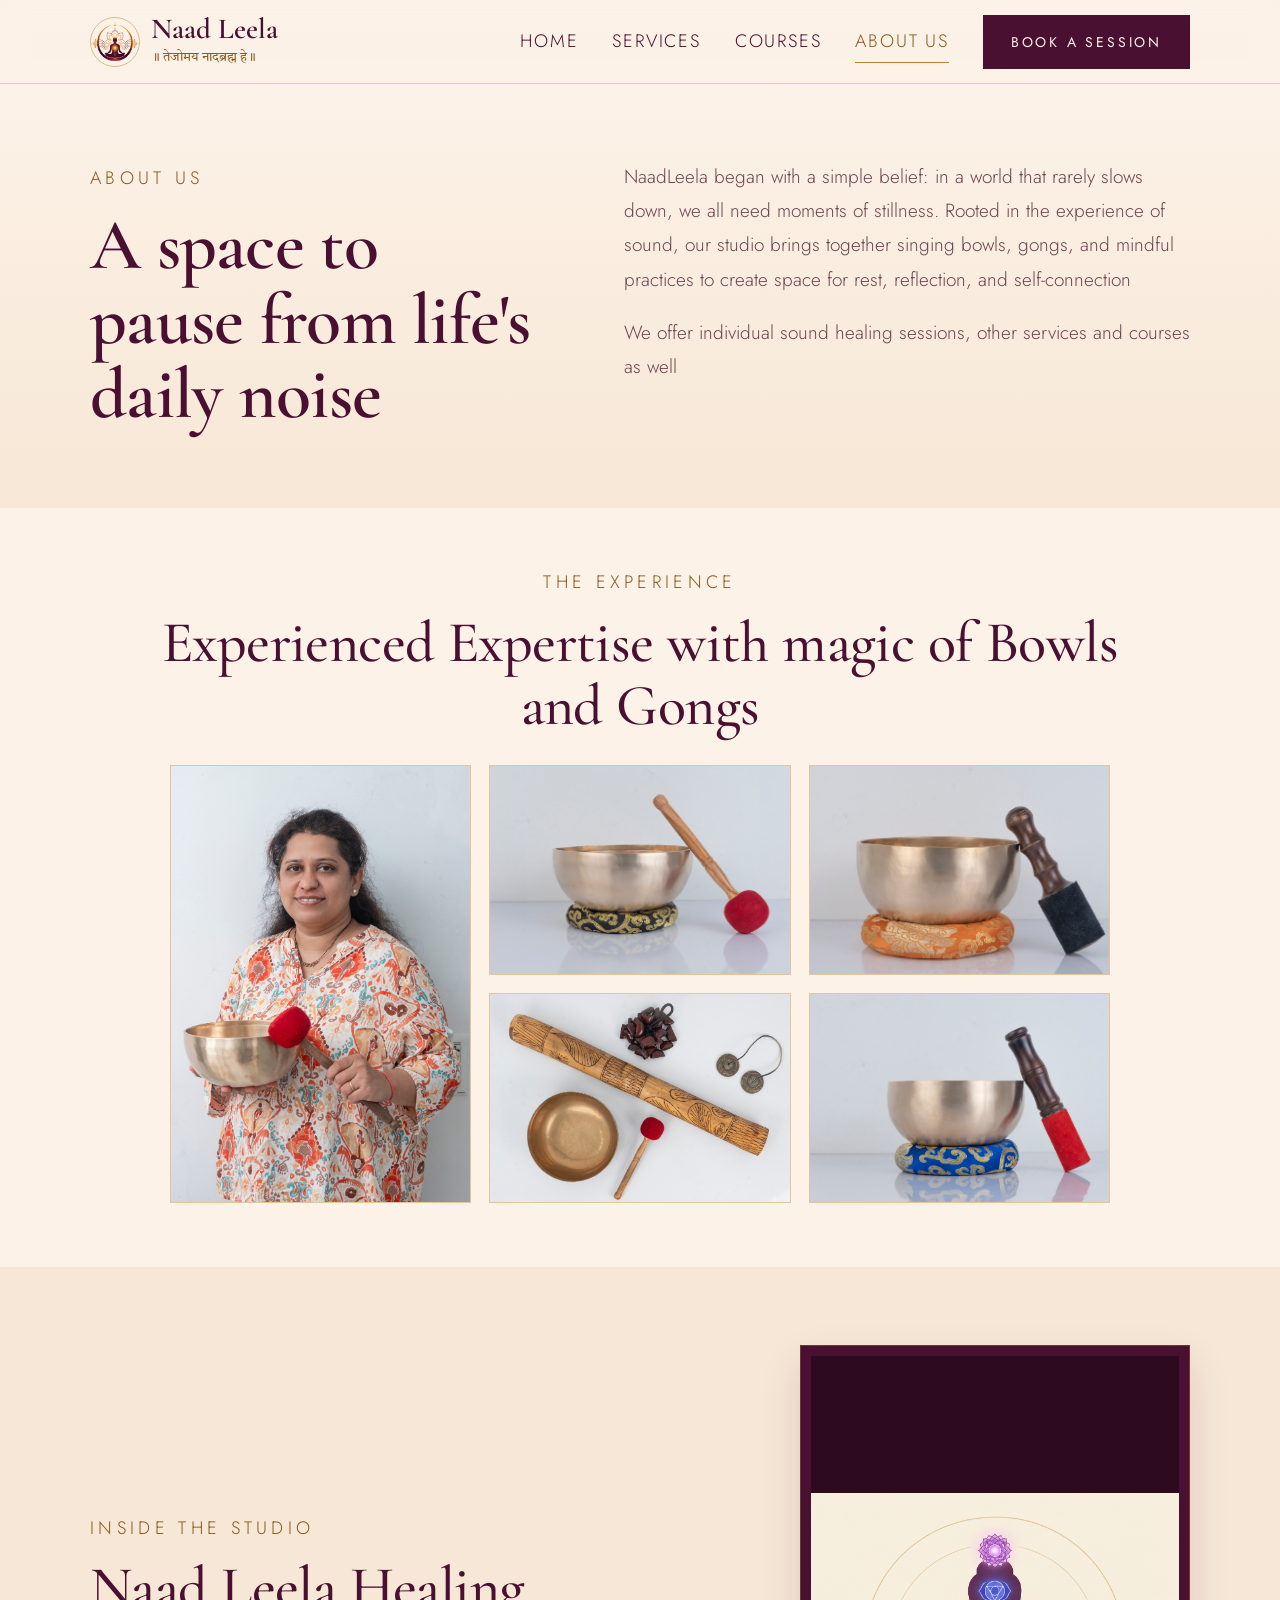
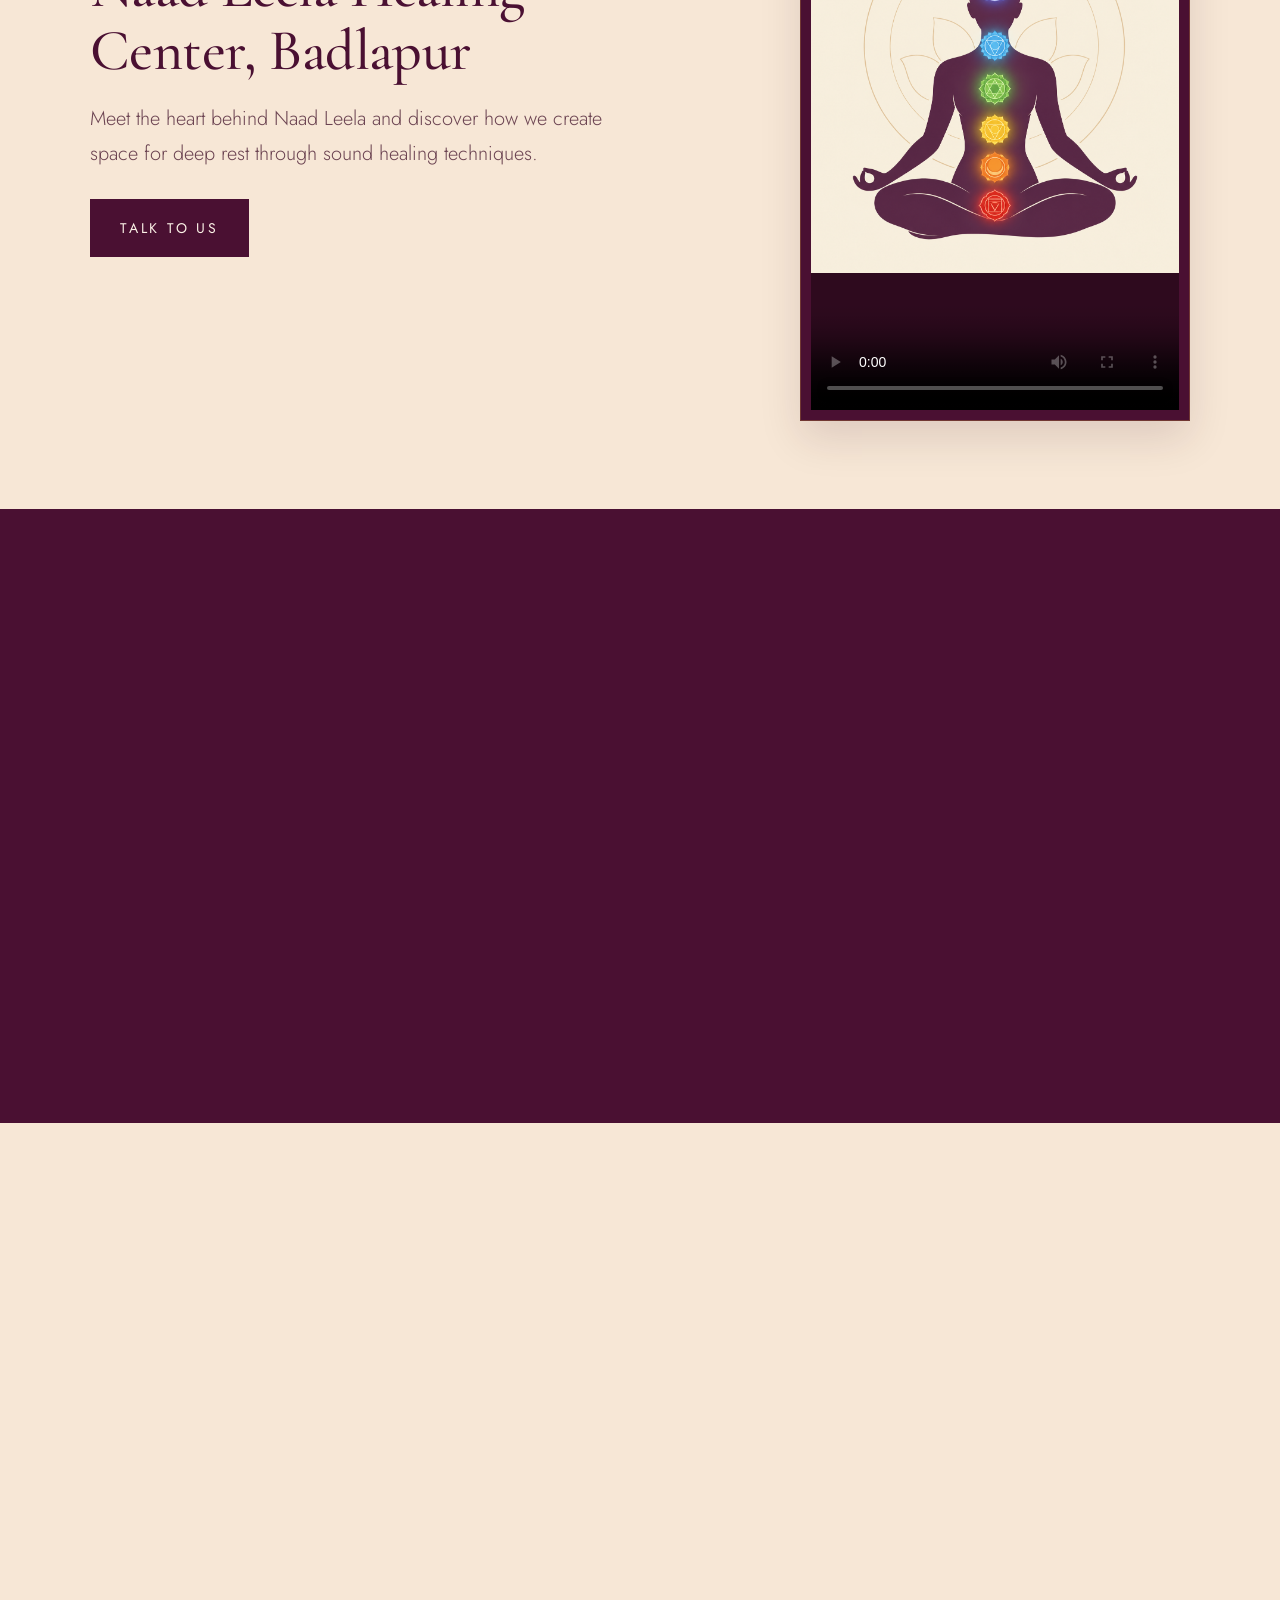
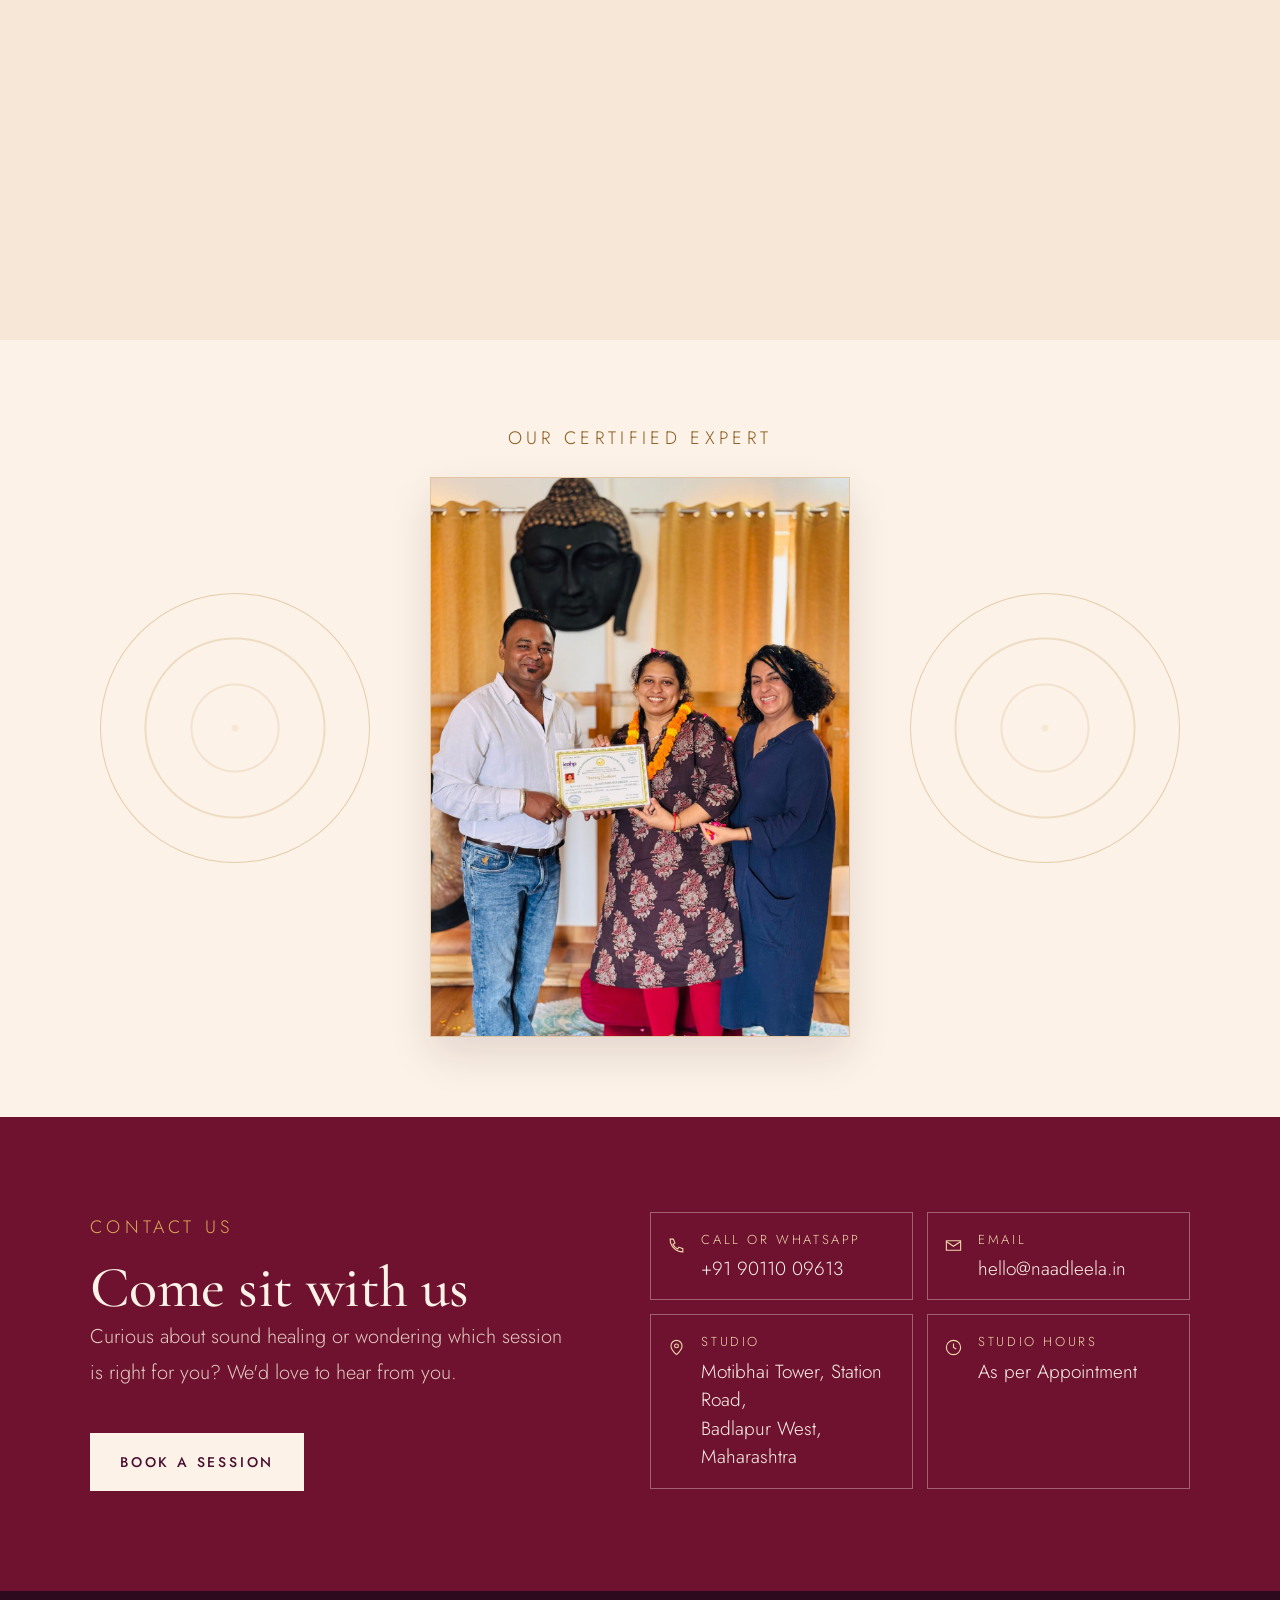
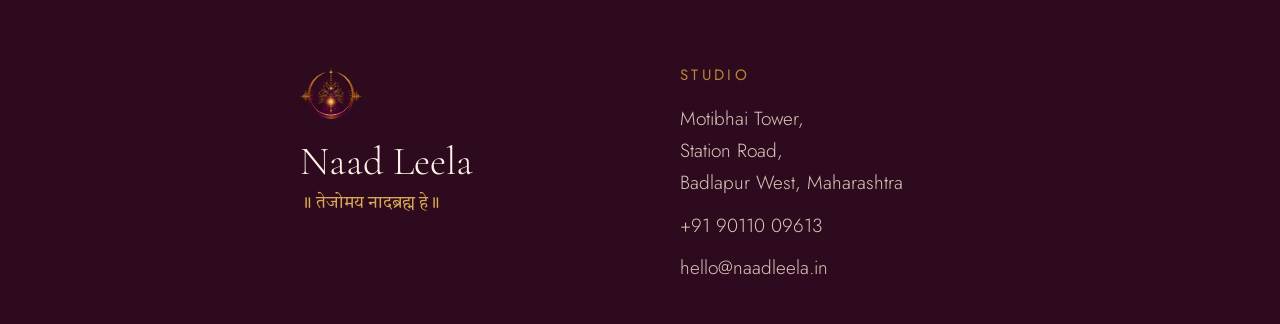
==== about.html @ c66f9cab "first done" ====
<!DOCTYPE html>
<html lang="en">
<head>
<meta charset="utf-8">
<meta name="viewport" content="width=device-width, initial-scale=1">
<title>About us — Naad Leela</title>
<meta name="description" content="The story, mission, founder and certifications behind Naad Leela sound healing studio in Badlapur.">
<link rel="icon" href="images/logo.png">
<link rel="preconnect" href="https://fonts.googleapis.com">
<link rel="preconnect" href="https://fonts.gstatic.com" crossorigin>
<link href="https://fonts.googleapis.com/css2?family=Cormorant+Garamond:ital,wght@0,400;0,500;0,600;0,700;1,400;1,500&family=Jost:wght@300;400;500;600&family=Tiro+Devanagari+Hindi&display=swap" rel="stylesheet">
<link rel="stylesheet" href="/css/styles.css">
</head>
<body data-page="about.html">
<a class="skip" href="#main">Skip to content</a>
<header class="site-header" id="top">
  <div class="container header-inner">
    <a class="brand" href="index.html">
      <img class="brand-mark" src="images/logo.png" alt="">
      <span class="brand-text">
        <span class="brand-name">Naad Leela</span>
        <span class="brand-tag">॥ तेजोमय नादब्रह्म हे ॥</span>
      </span>
    </a>
    <nav class="nav-desktop" aria-label="Primary">
        <a href="index.html">Home</a>
        <a href="services.html">Services</a>
        <a href="courses.html">Courses</a>
        <a href="about.html" class="is-active" aria-current="page">About us</a>
      <button class="btn btn-solid btn-sm" type="button" data-book>Book a session</button>
    </nav>
    <button class="nav-toggle" type="button" aria-label="Open menu" aria-expanded="false" aria-controls="mobileNav">
      <span></span><span></span><span></span>
    </button>
  </div>
  <nav class="nav-mobile" id="mobileNav" aria-label="Mobile" hidden>
    <div class="container">
      <a href="index.html"><span>Home</span><em>01</em></a>
      <a href="services.html"><span>Services</span><em>02</em></a>
      <a href="courses.html"><span>Courses</span><em>03</em></a>
      <a href="about.html" class="is-active" aria-current="page"><span>About us</span><em>04</em></a>
      <button class="btn btn-solid btn-block" type="button" data-book>Book a session</button>
    </div>
  </nav>
</header>
<main id="main">
  <section class="page-hero">
    <div class="container about-intro">
      <div>
        <span class="eyebrow">About us</span>
        <h1>A space to pause from life's daily noise</h1>
      </div>
      <div class="about-copy">
        <p>NaadLeela began with a simple belief: in a world that rarely slows down, we all need moments of stillness. Rooted in the experience of sound, our studio brings together singing bowls, gongs, and mindful practices to create space for rest, reflection, and self-connection</p>
        <p>We offer individual sound healing sessions, other services and courses as well</p>
      </div>
    </div>
  </section>

  <section class="lotus-gallery" aria-labelledby="lotus-gallery-title">
    <div class="container">
      <div class="lotus-gallery-head reveal">
        <span class="eyebrow">The experience</span>
        <h2 class="h2" id="lotus-gallery-title">Experienced Expertise with magic of Bowls and Gongs</h2>
      </div>
      <div class="lotus-gallery-grid">
        <figure class="slot lotus-image lotus-image-1 reveal" data-label="Add image 1"><img src="images/about-main.jpg" alt="Naad Leela studio experience"></figure>
        <figure class="slot lotus-image lotus-image-2 reveal" data-label="Add image 2"><img src="images/about1.jpg" alt="Sound healing at Naad Leela"></figure>
        <figure class="slot lotus-image lotus-image-3 reveal" data-label="Add image 3"><img src="images/about2.jpg" alt="Healing instruments at Naad Leela"></figure>
        <figure class="slot lotus-image lotus-image-4 reveal" data-label="Add image 4"><img src="images/about3.jpg" alt="A peaceful studio detail"></figure>
        <figure class="slot lotus-image lotus-image-5 reveal" data-label="Add image 5"><img src="images/about4.jpg" alt="A moment of stillness at Naad Leela"></figure>
      </div>
    </div>
  </section>

  <section class="about-video" aria-labelledby="studio-video-title">
    <div class="container">
      <div class="about-video-layout">
        <div class="about-video-copy reveal">
          <span class="eyebrow">Inside the studio</span>
          <h2 class="h2" id="studio-video-title">Naad Leela Healing Center, Badlapur</h2>
          <p class="lede">Meet the heart behind Naad Leela and discover how we create space for deep rest through sound healing techniques.</p>
          <button class="btn btn-solid" type="button" data-book>Talk to us</button>
        </div>
        <div class="about-video-media reveal">
          <div class="video-frame">
            <video controls preload="metadata" poster="images/hero.png" aria-label="A quiet moment inside the Naad Leela sound healing studio">
              <source src="videos/NaadLeelavideo.mp4" type="video/mp4">
              Your browser does not support the video element.
            </video>
            
          </div>
        </div>
      </div>
    </div>
  </section>

  <section class="mission">
    <div class="container mission-grid">
      <div class="reveal">
        <span class="eyebrow light">Our mission</span>
        <p class="mission-line">To make space for stillness in a world that rarely slows down.</p>
      </div>
      <ul class="pillars reveal">
        <li><span>01</span><div><strong>Rooted in tradition</strong><p>We honour the ancient practices and sound healing traditions behind our practice while approaching every experience with care, respect, and a commitment to learning.</p></div></li>
        <li><span>02</span><div><strong>Sound Healing for all</strong><p>We provide best services with right techniques and disciplined approach</p></div></li>
        <li><span>03</span><div><strong>Learn the Art</strong><p>We not only perform sound healing, but also teach it to curious seekers via our courses</p></div></li>
      </ul>
    </div>
  </section>

  <section class="founder">
    <div class="container founder-grid">
      <div class="founder-media reveal"><figure class="slot " data-label="images/founder.jpg"><img src="images/founder.jpeg" alt="Kalyani Deshpande, founder of Naad Leela"><figcaption>Founder portrait</figcaption></figure></div>
      <div class="founder-body reveal">
        <span class="eyebrow">The founder</span>
        <h2>Dr. Aditi Sunil Peshane</h2>
        <span class="founder-role">Sound Healing Practitioner</span>
        <p>A Certified Physiotherapist with Tradtional Training in art of sound healing, Dr Aditi started Naad Leela. Through her work with sound healing, she aims to create thoughtful, welcoming experiences where people can pause, relax, and reconnect with themselves.</p>
        <p>With NaadLeela, this vision takes shape in a dedicated space for individual sessions, group sound baths, and learning experiences for those who wish to explore sound more deeply.</p>
        <div class="stats">
          <!-- <div><strong>200+</strong><span>Sessions held</span></div> -->
          <div><strong>10 yrs</strong><span>In practice</span></div>
          <!-- <div><strong>50+</strong><span>Students taught</span></div> -->
        </div>
      </div>
    </div>
  </section>

  <section class="certs">
    <div class="container expert-showcase">
      <span class="eyebrow">Our certified expert</span>
      <figure class="expert-image slot" data-label="Add certified expert image">
        <img src="images/expert.jpeg" alt="Naad Leela certified expert">
      </figure>
    </div>
  </section>

  <section class="contact" id="contact">
    <div class="container contact-grid">
      <div>
        <span class="eyebrow light">Contact us</span>
        <h2 class="h2 on-dark">Come sit with us</h2>
        <p class="body on-dark">Curious about sound healing or wondering which session is right for you? We'd love to hear from you.</p>
        <button class="btn btn-cream" type="button" data-book>Book a session</button>
      </div>
      <ul class="contact-list">
        <li><span class="c-ico"><svg viewBox="0 0 24 24" fill="none" stroke="currentColor" stroke-width="1.4"><path d="M4 4h4l2 5-2.5 1.5a12 12 0 006 6L15 14l5 2v4a16 16 0 01-16-16z"/></svg></span><div><em>Call or WhatsApp</em><a href="tel:+919011009613">+91 90110 09613</a></div></li>
        <li><span class="c-ico"><svg viewBox="0 0 24 24" fill="none" stroke="currentColor" stroke-width="1.4"><path d="M3 6h18v12H3z"/><path d="M3 7l9 6 9-6"/></svg></span><div><em>Email</em><a href="mailto:hello@naadleela.in">hello@naadleela.in</a></div></li>
        <li><span class="c-ico"><svg viewBox="0 0 24 24" fill="none" stroke="currentColor" stroke-width="1.4"><path d="M12 21s7-6.2 7-11a7 7 0 10-14 0c0 4.8 7 11 7 11z"/><circle cx="12" cy="10" r="2.4"/></svg></span><div><em>Studio</em><span>Motibhai Tower, Station Road,<br>Badlapur West, Maharashtra</span></div></li>
        <li><span class="c-ico"><svg viewBox="0 0 24 24" fill="none" stroke="currentColor" stroke-width="1.4"><circle cx="12" cy="12" r="9"/><path d="M12 7v5l3.5 2"/></svg></span><div><em>Studio hours</em><span>As per Appointment</span></div></li>
      </ul>
    </div>
  </section>
</main>
<footer class="site-footer">
  <div class="container footer-inner">
    <div class="footer-brand">
      <img src="images/logo.png" alt="" class="footer-mark">
      <div class="footer-name">Naad Leela</div>
      <div class="footer-tag">॥ तेजोमय नादब्रह्म हे ॥</div>
    </div>
    <div class="footer-col">
      <h3>Studio</h3>
      <p>Motibhai Tower,<br>Station Road,<br>Badlapur West, Maharashtra</p>
      <p><a href="tel:+919011009613">+91 90110 09613</a></p>
      <p><a href="mailto:hello@naadleela.in">hello@naadleela.in</a></p>
    </div>
  </div>
</footer>
<div class="modal" id="bookModal" hidden>
  <div class="modal-backdrop" data-close></div>
  <div class="modal-panel" role="dialog" aria-modal="true" aria-labelledby="bookTitle">
    <div class="modal-head">
      <h2 id="bookTitle">Book a session</h2>
      <button class="icon-btn" type="button" data-close aria-label="Close">
        <svg viewBox="0 0 24 24" width="15" height="15" fill="none" stroke="currentColor" stroke-width="1.6"><path d="M6 6l12 12M18 6L6 18"/></svg>
      </button>
    </div>
    <form class="modal-body" id="bookForm" novalidate>
      <p class="modal-intro">Tell us where to reach you — sessions are confirmed by a call within a day.</p>
      <label class="field"><span>Your name</span><input type="text" name="name" placeholder="Full name" autocomplete="name"></label>
      <label class="field"><span>Phone</span><input type="tel" name="phone" placeholder="+91" autocomplete="tel"></label>
      <div class="field">
        <span>What for</span>
        <div class="chips" id="bookChips">
          <button type="button" class="chip is-on">1:1 Healing Session</button>
          <button type="button" class="chip">Sound Bath</button>
          <button type="button" class="chip">Chakra Healing</button>
          <button type="button" class="chip">Vibro-Acoustic Massage</button>
          <button type="button" class="chip">Sound Healing (course)</button>
          <button type="button" class="chip">Energy Healing (course)</button>
          <button type="button" class="chip">Tuning Fork Therapy (course)</button>
        </div>
      </div>
      <p class="form-error" id="formError" hidden>Please add your name and a phone number.</p>
      <button class="btn btn-solid btn-block" type="submit">Request booking</button>
      <p class="modal-foot">Or call <a href="tel:+919011009613">+91 90110 09613</a></p>
    </form>
    <div class="modal-done" id="bookDone" hidden>
      <div class="done-ring"><svg viewBox="0 0 24 24" width="26" height="26" fill="none" stroke="currentColor" stroke-width="1.4"><path d="M5 13l4 4L19 7"/></svg></div>
      <h3>Your seat is held</h3>
      <p>We will call you on the number you shared to confirm the time. Arrive ten minutes early, wear something loose.</p>
      <button class="btn btn-solid btn-block" type="button" data-close>Done</button>
    </div>
  </div>
</div>
<script src="js/main.js"></script>
</body>
</html>
---- css/styles.css ----
/* =========================================================
   Naad Leela — styles.css
   Palette, type and layout for all pages.
   ========================================================= */

:root{
  /* ---- Colour theme (from the brand's Instagram artwork) ---- */
  --plum:        #4A1032;   /* primary deep maroon */
  --plum-deep:   #2E0A1E;   /* footer / darkest */
  --wine:        #6E1230;   /* secondary maroon */
  --gold:        #B98436;   /* brand gold */
  --gold-light:  #D9A855;
  --gold-pale:   #F0D9A8;
  --gold-dark:   #8A5A1E;   /* gold text on cream (accessible) */
  --cream:       #FCF2E7;   /* page background */
  --sand:        #F7E7D6;   /* alternate background */
  --ink:         #4A1032;
  --ink-soft:    #6B4351;
  --muted:       #8B6673;

  --line:        rgba(185,132,54,.35);
  --line-ink:    rgba(74,16,50,.14);

  --font-display: 'Cormorant Garamond', Georgia, serif;
  --font-body:    'Jost', system-ui, -apple-system, sans-serif;
  --font-deva:    'Tiro Devanagari Hindi', serif;

  --wrap: 1180px;
  --pad: 22px;
  --header-h: 68px;
}

/* ---------------- Base ---------------- */
*,*::before,*::after{box-sizing:border-box}
html{-webkit-text-size-adjust:100%;scroll-behavior:smooth;scroll-padding-top:90px}
body{
  margin:0;background:var(--cream);color:var(--ink);
  font-family:var(--font-body);font-weight:300;font-size:16px;line-height:1.6;
  -webkit-font-smoothing:antialiased;overflow-x:hidden;
}
img{max-width:100%;display:block}
a{color:var(--gold-dark);text-decoration:none;transition:color .25s ease}
a:hover{color:var(--gold)}
button{font-family:inherit}
h1,h2,h3{font-family:var(--font-display);font-weight:600;margin:0;letter-spacing:-.01em;text-wrap:pretty}
p{margin:0 0 1em;text-wrap:pretty}
p:last-child{margin-bottom:0}
ul{margin:0;padding:0;list-style:none}
::selection{background:rgba(185,132,54,.3)}
:focus-visible{outline:2px solid var(--gold);outline-offset:3px}
[hidden]{display:none !important}
.skip{position:absolute;left:-9999px}
.skip:focus{left:12px;top:12px;z-index:200;background:var(--plum);color:var(--cream);padding:10px 16px}

.container{width:100%;max-width:var(--wrap);margin:0 auto;padding:0 var(--pad)}

/* ---------------- Shared type ---------------- */
.eyebrow{display:inline-block;font-size:15px;letter-spacing:.24em;text-transform:uppercase;color:var(--gold-dark);margin-bottom:14px}
.eyebrow.light{color:var(--gold-light)}
.eyebrow-dot{border:1px solid rgba(185,132,54,.55);padding:7px 13px;margin-bottom:22px}
.eyebrow-dot::before{content:"";display:inline-block;width:5px;height:5px;background:var(--gold);border-radius:50%;margin-right:9px;vertical-align:middle}
.h2{font-size:clamp(28px,4.4vw,42px);line-height:1.08;font-weight:500;color:var(--ink)}
.on-dark{color:var(--cream)}
p.on-dark{color:rgba(247,231,214,.85)}
.body{font-size:25px;line-height:1.75}
.lede{font-size:clamp(15px,1.6vw,18px);line-height:1.75;color:var(--ink-soft);max-width:44ch}
.lede.on-dark{color:rgba(247,231,214,.85)}
.rule{display:block;width:46px;height:2px;background:var(--gold);margin:18px 0 0}
.sec-head{margin-bottom:34px}

/* ---------------- Buttons ---------------- */
.btn{
  display:inline-flex;align-items:center;justify-content:center;gap:10px;
  padding:16px 26px;border:0;cursor:pointer;
  font-size:11.5px;letter-spacing:.2em;text-transform:uppercase;font-weight:400;
  white-space:nowrap;transition:background .25s ease,color .25s ease,border-color .25s ease,transform .25s ease;
}
.btn:active{transform:translateY(1px)}
.btn-solid{background:var(--plum);color:var(--cream)}
.btn-solid:hover{background:var(--wine);color:var(--cream)}
.btn-line{background:transparent;color:var(--ink);border:1px solid rgba(74,16,50,.25)}
.btn-line:hover{border-color:var(--gold);color:var(--gold-dark)}
.btn-gold{background:var(--gold);color:#2E0A1E;font-weight:500}
.btn-gold:hover{background:var(--gold-dark);color:var(--cream)}
.btn-cream{background:var(--cream);color:var(--plum);font-weight:500}
.btn-cream:hover{background:var(--gold-pale);color:var(--plum)}
.btn-sm{padding:12px 18px;font-size:10.5px}
.btn-block{display:flex;width:100%}
.btn-arrow{justify-content:space-between;flex:1;text-align:left}
.btn-row{display:flex;flex-wrap:wrap;gap:12px;margin-top:28px}
.icon-btn{
  width:42px;height:42px;display:grid;place-items:center;flex:none;
  background:transparent;border:1px solid rgba(74,16,50,.25);color:var(--ink);cursor:pointer;
  transition:background .25s ease,color .25s ease,border-color .25s ease;
}
.icon-btn:hover{background:var(--plum);border-color:var(--plum);color:var(--cream)}

/* ---------------- Header ---------------- */
.site-header{
  position:sticky;top:0;z-index:50;
  background:rgba(252,242,231,.93);backdrop-filter:blur(14px);
  border-bottom:1px solid var(--line);
}
.header-inner{display:flex;align-items:center;gap:14px;padding-top:11px;padding-bottom:11px}
.brand{display:flex;align-items:center;gap:11px;flex:1;min-width:0;color:inherit}
.brand:hover{color:inherit}
.brand-mark{width:50px;height:50px;border-radius:50%;object-fit:cover;border:1px solid rgba(185,132,54,.5);flex:none}
.brand-name{display:block;font-family:var(--font-display);font-size:22px;font-weight:600;line-height:1;color:var(--plum)}
.brand-tag{display:block;font-family:var(--font-deva);font-size:10px;color:var(--gold-dark);margin-top:4px;white-space:nowrap}

.nav-desktop{display:none;align-items:center;gap:30px}
.nav-desktop a{
  position:relative;font-size:15px;letter-spacing:.12em;text-transform:uppercase;color:var(--plum);padding:6px 0;
}
.nav-desktop a::after{content:"";position:absolute;left:0;bottom:0;height:1px;width:0;background:var(--gold);transition:width .3s ease}
.nav-desktop a:hover::after,.nav-desktop a.is-active::after{width:100%}
.nav-desktop a.is-active{color:var(--gold-dark)}

.nav-toggle{
  width:44px;height:44px;flex:none;display:grid;place-items:center;gap:0;
  background:transparent;border:1px solid rgba(74,16,50,.18);cursor:pointer;
  transition:border-color .25s ease;
}
.nav-toggle:hover{border-color:var(--gold)}
.nav-toggle span{display:block;width:19px;height:1.5px;background:var(--plum);margin:2.5px 0;transition:transform .3s ease,opacity .25s ease,width .3s ease}
.nav-toggle span:last-child{width:12px;background:var(--gold)}
.nav-toggle[aria-expanded="true"] span:nth-child(1){transform:translateY(4px) rotate(45deg)}
.nav-toggle[aria-expanded="true"] span:nth-child(2){opacity:0}
.nav-toggle[aria-expanded="true"] span:nth-child(3){width:19px;background:var(--plum);transform:translateY(-4px) rotate(-45deg)}

.nav-mobile{border-top:1px solid rgba(185,132,54,.22);animation:menuIn .34s cubic-bezier(.2,.8,.2,1) both;padding-bottom:22px}
.nav-mobile a{
  display:flex;align-items:baseline;justify-content:space-between;
  padding:14px 0;border-bottom:1px solid var(--line-ink);color:var(--plum);
}
.nav-mobile a span{font-family:var(--font-display);font-size:25px}
.nav-mobile a em{font-style:normal;font-size:10px;letter-spacing:.18em;text-transform:uppercase;color:var(--gold-dark)}
.nav-mobile a.is-active span{color:var(--gold-dark)}
.nav-mobile .btn{margin-top:20px}
@keyframes menuIn{from{opacity:0;transform:translateY(-8px)}to{opacity:1;transform:none}}

/* ---------------- Reveal on scroll ---------------- */
.reveal{opacity:0;transform:translateY(22px);transition:opacity .8s ease,transform .8s cubic-bezier(.2,.8,.2,1)}
.reveal.is-in{opacity:1;transform:none}
@media (prefers-reduced-motion:reduce){
  .reveal{opacity:1;transform:none;transition:none}
  *{animation-duration:.001ms !important;animation-iteration-count:1 !important}
}

/* ---------------- Image slots (drop your photos in /images) ---------------- */
.slot{position:relative;margin:0;width:100%;height:100%;background:var(--sand);overflow:hidden}
.slot img{width:100%;height:100%;object-fit:cover;transition:transform .7s cubic-bezier(.2,.8,.2,1)}
.slot figcaption{display:none}
.slot.is-empty{
  background:repeating-linear-gradient(45deg,#F2E2D0 0 12px,#EFDDC8 12px 24px);
  border:1px dashed rgba(138,90,30,.5);
  display:grid;place-items:center;text-align:center;padding:16px;
}
.slot.is-empty img{display:none}
.slot.is-empty::after{
  content:attr(data-label);
  font-size:11px;letter-spacing:.14em;text-transform:uppercase;color:var(--gold-dark);
}

/* ---------------- Hero ---------------- */
.hero{position:relative;overflow:hidden;background:linear-gradient(180deg,var(--cream) 0%,var(--sand) 100%);padding:40px 0 52px}
.hero-grid{position:relative;z-index:2}
.hero h1{font-size:clamp(40px,7vw,68px);line-height:1.02;color:var(--plum);margin-bottom:18px}
.hero h1 em{font-style:italic;color:var(--gold-dark);font-weight:500}
.hero-media{position:relative;margin-top:36px}
.hero-media .slot{aspect-ratio:4/3;outline:1px solid var(--line);outline-offset:-1px}
.hero-media:hover .slot img{transform:scale(1.04)}
@media (max-width:719px){
  .hero-media .slot{width:90%;margin:0 auto;aspect-ratio:1/1}
  .hero-media .slot img{object-fit:contain;background:var(--sand)}
}
.hero-badge{
  position:absolute;left:0;bottom:0;background:var(--cream);
  padding:12px 16px 10px;border-top:1px solid var(--line);border-right:1px solid var(--line);
}
.hero-badge span{display:block;font-size:9.5px;letter-spacing:.18em;text-transform:uppercase;color:var(--gold-dark);margin-top:8px}
.bars{display:flex;align-items:flex-end;gap:3px;height:22px}
.bars i{display:block;width:2px;height:100%;background:var(--gold);transform-origin:bottom;animation:bar 1.4s ease-in-out infinite}
.bars i:nth-child(2){animation-delay:.15s}
.bars i:nth-child(3){animation-delay:.3s;background:var(--plum)}
.bars i:nth-child(4){animation-delay:.45s}
.bars i:nth-child(5){animation-delay:.6s}
@keyframes bar{0%,100%{transform:scaleY(.35)}50%{transform:scaleY(1)}}
.hero-ring{position:absolute;border:1px solid rgba(185,132,54,.32);border-radius:50%;pointer-events:none}
.hero-ring-a{width:240px;height:240px;top:-70px;right:-80px;animation:breathe 9s ease-in-out infinite}
.hero-ring-b{width:150px;height:150px;top:-24px;right:-32px;border-color:rgba(110,18,48,.16)}
.hero-ring-c{width:280px;height:280px;top:-90px;right:-90px;border-color:rgba(185,132,54,.3);animation:breathe 10s ease-in-out infinite}
@keyframes breathe{0%,100%{transform:scale(1);opacity:.85}50%{transform:scale(1.06);opacity:1}}

/* ---------------- Home story gallery ---------------- */
.sound-story{background:var(--cream);padding:56px 0 64px}
.sound-story-grid{display:grid;gap:34px;align-items:center}
.sound-story-copy{max-width:42ch}
.sound-story-copy h2{margin-bottom:18px}
.sound-story-copy .lede{margin-bottom:0}
.sound-story-gallery{position:relative;min-height:380px}
.story-image{position:absolute;margin:0;overflow:hidden;border:1px solid var(--line);background:var(--sand);box-shadow:0 14px 30px rgba(46,10,30,.1)}
.story-image img{width:100%;height:100%;object-fit:cover}
.story-image-main{width:62%;height:300px;left:19%;top:40px}
.story-image-top{width:35%;height:170px;left:0;top:0;transform:rotate(-4deg)}
.story-image-bottom{width:35%;height:170px;right:0;bottom:0;transform:rotate(4deg)}

/* ---------------- About image gallery ---------------- */
.lotus-gallery{background:var(--cream);padding:56px 0 64px}
.lotus-gallery-head{text-align:center;margin-bottom:28px}
.lotus-gallery-grid{display:grid;grid-template-columns:repeat(6,1fr);grid-template-rows:190px 190px;gap:14px;max-width:940px;margin:0 auto}
.lotus-image{margin:0;overflow:hidden;background:var(--sand);border:1px solid var(--line);min-height:180px}
.lotus-image img{width:100%;height:100%;min-height:180px;object-fit:cover}
.lotus-image-1{grid-column:1 / span 2;grid-row:1 / span 2}
.lotus-image-2{grid-column:3 / span 2;grid-row:1}
.lotus-image-3{grid-column:3 / span 2;grid-row:2}
.lotus-image-4{grid-column:5 / span 2;grid-row:1}
.lotus-image-5{grid-column:5 / span 2;grid-row:2}
@media (max-width:719px){
  .lotus-gallery-grid{grid-template-columns:repeat(2,1fr);grid-template-rows:auto;gap:12px}
  .lotus-image{grid-column:auto;grid-row:auto;min-height:180px}
  .lotus-image-1{grid-column:1 / -1}
  .lotus-image-3{grid-column:1 / -1}
}

/* ---------------- Practice (dark) ---------------- */
.practice{background:var(--plum);color:var(--sand);padding:56px 0;position:relative;overflow:hidden}
.practice::before{content:"";position:absolute;left:50%;top:-120px;width:340px;height:340px;margin-left:-170px;border:1px solid rgba(185,132,54,.2);border-radius:50%}
.practice-grid{position:relative}
.practice .h2{margin-bottom:16px}
.instruments{display:grid;grid-template-columns:1fr 1fr;gap:1px;background:rgba(185,132,54,.3);border:1px solid rgba(185,132,54,.3);margin-top:34px}
.instruments li{background:var(--plum);padding:22px 16px;display:flex;flex-direction:column;gap:14px;transition:background .3s ease}
.instruments li:hover{background:#561339}
.ins-ico{width:46px;height:46px;border:1px solid rgba(217,168,85,.6);border-radius:50%;display:grid;place-items:center;color:var(--gold-light)}
.ins-ico svg{width:20px;height:20px}
.instruments strong{display:block;font-family:var(--font-display);font-size:19px;font-weight:600;color:var(--cream)}
.instruments em{display:block;font-style:normal;font-size:12px;color:rgba(247,231,214,.6);margin-top:4px}

/* ---------------- Benefits ---------------- */
.benefits{background:var(--sand);padding:56px 0}
.benefit-grid{display:grid;gap:12px}
.benefit{
  display:flex;gap:14px;align-items:flex-start;
  background:var(--cream);border:1px solid var(--line);padding:18px 18px 18px 16px;
  transition:border-color .3s ease,transform .3s ease;
}
.benefit:hover{border-color:var(--gold);transform:translateY(-3px)}
.benefit .num{font-family:var(--font-display);font-size:16px;color:var(--gold);width:26px;flex:none;padding-top:2px}
.benefit h3{font-family:var(--font-body);font-size:15px;font-weight:500;letter-spacing:.01em;color:var(--plum)}
.benefit p{font-size:13.5px;line-height:1.65;color:var(--ink-soft);margin:6px 0 0}

/* ---------------- Testimonials ---------------- */
.testimonials{background:var(--cream);padding:56px 0 60px;overflow:hidden}
.t-head{display:flex;align-items:flex-end;justify-content:space-between;gap:16px;margin-bottom:26px}
.t-arrows{display:flex;gap:8px}
.t-track{
  display:flex;gap:18px;overflow-x:auto;scroll-snap-type:x mandatory;
  scrollbar-width:none;-ms-overflow-style:none;padding-bottom:4px;
}
.t-track::-webkit-scrollbar{display:none}
.t-card{
  flex:0 0 100%;scroll-snap-align:start;
  background:var(--sand);border:1px solid var(--line);
  padding:26px 22px 24px;display:flex;flex-direction:column;align-items:center;text-align:center;
}
.t-avatar{position:relative;width:78px;height:78px;margin-bottom:16px}
.t-avatar .slot{border-radius:50%}
.t-avatar::after{content:"";position:absolute;inset:-6px;border:1px solid rgba(185,132,54,.45);border-radius:50%}
.t-avatar .slot.is-empty::after{font-size:0}
.stars{display:flex;gap:3px;margin-bottom:14px}
.stars::before{
  content:"★★★★★";letter-spacing:3px;font-size:14px;color:var(--gold);
}
.t-card blockquote{
  font-family:var(--font-display);font-style:italic;font-size:19px;line-height:1.5;
  color:var(--plum);margin:0 0 18px;
}
.t-name{font-size:10.5px;letter-spacing:.18em;text-transform:uppercase;color:var(--gold-dark)}
.t-role{font-size:12px;color:var(--muted);margin-top:5px}
.t-dots{display:flex;gap:6px;justify-content:center;margin-top:24px}
.t-dots button{width:12px;height:2px;border:0;padding:0;background:rgba(74,16,50,.25);cursor:pointer;transition:width .4s ease,background .4s ease}
.t-dots button.is-on{width:28px;background:var(--plum)}

/* ---------------- Brand statement ---------------- */
.statement{position:relative;background:var(--wine);color:var(--cream);padding:70px 0 74px;text-align:center;overflow:hidden}
.statement::before{content:"";position:absolute;inset:0;background:radial-gradient(60% 60% at 50% 40%,rgba(217,168,85,.35),transparent 70%)}
.ripple{
  position:absolute;left:50%;top:50%;width:280px;height:280px;margin:-140px 0 0 -140px;
  border:1px solid rgba(252,242,231,.28);border-radius:50%;animation:ripple 5.5s ease-out infinite;
}
.ripple-2{animation-delay:1.8s}
@keyframes ripple{0%{transform:scale(.7);opacity:.55}100%{transform:scale(1.8);opacity:0}}
.statement-inner{position:relative}
.statement-mark{width:78px;height:78px;border-radius:50%;object-fit:cover;margin:0 auto 20px}
.statement-name{font-family:var(--font-display);font-size:clamp(46px,8vw,78px);line-height:1;letter-spacing:.01em}
.statement-divider{display:flex;align-items:center;justify-content:center;gap:12px;margin:18px 0 16px}
.statement-divider span{width:36px;height:1px;background:rgba(252,242,231,.5)}
.statement-divider i{width:5px;height:5px;background:var(--gold-light);border-radius:50%}
.statement-tag{font-family:var(--font-deva);font-size:clamp(19px,2.6vw,26px);color:var(--gold-pale)}
.statement-translit{font-size:11.5px;letter-spacing:.24em;text-transform:uppercase;color:rgba(252,242,231,.75);margin-top:14px}

/* ---------------- Page heroes ---------------- */
.page-hero{background:linear-gradient(180deg,var(--cream),var(--sand));padding:44px 0 36px;position:relative;overflow:hidden}
.page-hero h1{font-size:clamp(36px,6vw,58px);line-height:1.04;color:var(--plum);margin-bottom:16px}
.page-hero.dark{background:var(--plum)}
.page-hero.dark h1{color:var(--cream)}

/* ---------------- Services ---------------- */
.service-section{background:var(--sand);padding:34px 0 56px}
.service-grid{display:grid;gap:22px}
.service-card{background:var(--cream);border:1px solid var(--line);display:flex;flex-direction:column;transition:border-color .3s ease,transform .3s ease}
.service-card:hover{border-color:var(--gold);transform:translateY(-4px)}
.service-media{position:relative;aspect-ratio:16/10}
.service-card:hover .slot img{transform:scale(1.05)}
.service-num{
  position:absolute;top:0;left:0;background:var(--plum);color:var(--gold-pale);
  padding:8px 13px;font-size:9.5px;letter-spacing:.2em;text-transform:uppercase;
}
.service-body{padding:22px 20px 20px;display:flex;flex-direction:column;flex:1}
.service-title{display:flex;align-items:baseline;justify-content:space-between;gap:12px;flex-wrap:wrap}
.service-title h2{font-size:27px;line-height:1.1;color:var(--plum)}
.meta{font-size:10px;letter-spacing:.14em;text-transform:uppercase;color:var(--gold-dark);white-space:nowrap}
.service-body p{font-size:14px;line-height:1.7;color:var(--ink-soft);margin:14px 0 20px}
.service-foot{display:flex;align-items:center;gap:14px;margin-top:auto}
.price{font-family:var(--font-display);font-size:22px;color:var(--gold-dark)}

.cta-band{background:var(--plum);color:var(--cream);padding:44px 0}
.cta-inner{display:flex;flex-direction:column;gap:20px;align-items:flex-start}

/* ---------------- Courses ---------------- */
.course-section{background:var(--cream);padding:34px 0 56px}
.course-grid{display:grid;gap:20px}
.course-card{border:1px solid var(--line);background:var(--sand);display:flex;flex-direction:column;transition:border-color .3s ease,transform .3s ease}
.course-card:hover{border-color:var(--gold);transform:translateY(-4px)}
.course-media{aspect-ratio:16/9}
.course-card:hover .slot img{transform:scale(1.05)}
.course-body{padding:20px 18px;display:flex;flex-direction:column;flex:1}
.level{font-size:9.5px;letter-spacing:.2em;text-transform:uppercase;color:var(--gold-dark)}
.course-body h2{font-size:26px;line-height:1.12;color:var(--plum);margin:7px 0 0}
.pills{display:flex;flex-wrap:wrap;gap:8px;margin-top:12px}
.pills span{display:inline-block;white-space:nowrap;font-size:10px;letter-spacing:.1em;text-transform:uppercase;color:var(--plum);border:1px solid rgba(74,16,50,.22);padding:5px 9px}
.course-body>p{font-size:14px;line-height:1.7;color:var(--ink-soft);margin:14px 0 14px}
.ticks{margin-bottom:20px}
.ticks li{position:relative;padding-left:20px;font-size:13px;color:var(--ink-soft);margin-bottom:7px}
.ticks li::before{content:"";position:absolute;left:0;top:8px;width:9px;height:1px;background:var(--gold)}
.course-foot{display:flex;align-items:center;justify-content:space-between;gap:12px;flex-wrap:wrap;margin-top:auto}
.starts{font-size:12px;color:var(--muted)}

/* ---------------- About ---------------- */
.about-intro{display:grid;gap:18px}
.about-copy p{font-size:15px;line-height:1.8;color:var(--ink-soft)}
.about-copy em{font-style:italic;color:var(--plum)}

.about-video{background:var(--sand);padding:56px 0 64px}
.about-video-layout{display:grid;gap:34px;align-items:center}
.about-video-copy{max-width:46ch}
.about-video-copy h2{margin-bottom:18px}
.about-video-copy .lede{margin-bottom:16px}
.about-video-copy .btn{margin-top:12px}
.about-video-media{display:flex;justify-content:center}
.video-frame{position:relative;background:var(--plum);border:1px solid var(--line);padding:10px;box-shadow:0 18px 40px rgba(46,10,30,.12)}
.video-frame video{display:block;width:100%;max-width:390px;aspect-ratio:9/16;height:auto;object-fit:contain;background:var(--plum-deep)}
.video-note{display:block;padding:9px 4px 0;font-size:11px;letter-spacing:.08em;color:var(--gold-dark)}
.video-note strong{font-weight:500}

.mission{background:var(--plum);color:var(--sand);padding:52px 0}
.mission-grid{display:grid;gap:30px}
.mission-line{font-family:var(--font-display);font-style:italic;font-size:clamp(23px,3.2vw,34px);line-height:1.35;color:var(--cream)}
.pillars{display:flex;flex-direction:column;gap:1px;background:rgba(185,132,54,.3)}
.pillars li{background:var(--plum);padding:18px 0;display:flex;gap:16px}
.pillars li span{font-family:var(--font-display);font-size:15px;color:var(--gold-light);width:24px;flex:none}
.pillars strong{display:block;font-weight:500;font-size:15px;color:var(--cream)}
.pillars p{font-size:13.5px;line-height:1.65;color:rgba(247,231,214,.7);margin:5px 0 0}

.founder{background:var(--sand);padding:52px 0}
.founder-grid{display:grid;gap:0}
.founder-media{aspect-ratio:4/5;max-height:520px;outline:1px solid var(--line);outline-offset:-1px}
.founder-body{background:var(--cream);border:1px solid var(--line);padding:26px 22px}
.founder-body h2{font-size:32px;color:var(--plum);margin-bottom:8px}
.founder-role{display:block;font-size:10.5px;letter-spacing:.18em;text-transform:uppercase;color:var(--gold-dark);margin-bottom:16px}
.founder-body p{font-size:14px;line-height:1.75;color:var(--ink-soft)}
.stats{display:flex;flex-wrap:wrap;gap:24px;margin-top:22px;padding-top:18px;border-top:1px solid var(--line-ink)}
.stats strong{display:block;font-family:var(--font-display);font-weight:600;font-size:28px;color:var(--plum)}
.stats span{display:block;font-size:9.5px;letter-spacing:.16em;text-transform:uppercase;color:var(--gold-dark);margin-top:3px;white-space:nowrap}

.certs{background:var(--cream);padding:48px 0}
.expert-showcase{position:relative;text-align:center;isolation:isolate}
.expert-showcase .eyebrow{margin-bottom:24px}
.expert-image{width:min(100%,380px);aspect-ratio:3/4;margin:0 auto;border:1px solid var(--line);box-shadow:0 18px 40px rgba(46,10,30,.12)}
.expert-image img{object-fit:cover}
.expert-showcase::before,.expert-showcase::after{
  content:"";position:absolute;z-index:-1;top:50%;width:220px;height:220px;
  border:1px solid rgba(185,132,54,.34);border-radius:50%;
  transform:translateY(-50%);
  background:radial-gradient(circle,rgba(217,168,85,.13) 0 3px,transparent 4px 42px,rgba(185,132,54,.14) 43px 44px,transparent 45px 88px,rgba(185,132,54,.2) 89px 90px,transparent 91px);
}
.expert-showcase::before{left:calc(50% - 430px)}
.expert-showcase::after{right:calc(50% - 430px)}
.cert-list li{display:flex;gap:16px;align-items:center;padding:17px 0;border-bottom:1px solid var(--line-ink)}
.cert-ico{width:36px;height:36px;flex:none;border:1px solid rgba(185,132,54,.6);border-radius:50%;display:grid;place-items:center;color:var(--gold)}
.cert-ico svg{width:16px;height:16px}
.cert-list strong{display:block;font-weight:500;font-size:14.5px;color:var(--plum)}
.cert-list em{display:block;font-style:normal;font-size:12.5px;color:var(--muted);margin-top:3px}
.cert-list .year{margin-left:auto;font-size:12px;color:var(--gold-dark)}

.contact{background:var(--wine);color:var(--cream);padding:52px 0 58px}
.contact-grid{display:grid;gap:28px}
.contact .btn{margin-top:22px}
.contact-list{display:grid;gap:14px}
.contact-list li{display:flex;gap:15px;align-items:flex-start;border:1px solid rgba(252,242,231,.35);padding:16px}
.c-ico{color:var(--gold-pale);flex:none;margin-top:2px}
.c-ico svg{width:19px;height:19px}
.contact-list em{display:block;font-style:normal;font-size:9.5px;letter-spacing:.2em;text-transform:uppercase;color:var(--gold-pale)}
.contact-list a,.contact-list div>span{display:block;font-size:15px;line-height:1.5;color:var(--cream);margin-top:4px}
.contact-list a:hover{color:var(--gold-pale)}

/* ---------------- Prose (privacy) ---------------- */
.prose-section{background:var(--cream);padding:46px 0 60px}
.prose{max-width:70ch}
.prose h2{font-size:26px;color:var(--plum);margin:30px 0 10px}
.prose h2:first-child{margin-top:0}
.prose p{font-size:15px;line-height:1.8;color:var(--ink-soft)}

/* ---------------- Footer ---------------- */
.site-footer{background:var(--plum-deep);color:rgba(247,231,214,.85);padding:46px 0 26px}
.footer-inner{display:grid;grid-template-columns:1fr 1fr;gap:40px;align-items:start}
.footer-mark{width:62px;height:62px;border-radius:50%;object-fit:cover;margin-bottom:16px}
.footer-name{font-family:var(--font-display);font-size:32px;color:var(--cream);line-height:1}
.footer-tag{font-family:var(--font-deva);font-size:14px;color:var(--gold-light);margin-top:9px}
.footer-col h3{font-family:var(--font-body);font-size:9.5px;letter-spacing:.22em;text-transform:uppercase;color:var(--gold);font-weight:400;margin-bottom:14px}
.footer-col li{margin-bottom:9px}
.footer-col a{color:rgba(247,231,214,.85);font-size:13.5px}
.footer-col a:hover{color:var(--gold-light)}
.footer-col p{font-size:13.5px;line-height:1.7;margin-bottom:10px}
.footer-bottom{
  display:flex;align-items:center;justify-content:space-between;gap:14px;flex-wrap:wrap;
  margin-top:30px;padding-top:18px;border-top:1px solid rgba(185,132,54,.25);
  font-size:11px;color:rgba(247,231,214,.55);
}
.footer-bottom a{font-size:11px;letter-spacing:.12em;text-transform:uppercase;color:rgba(247,231,214,.7)}
@media (max-width:719px){
  .footer-inner{grid-template-columns:1fr;gap:28px}
}

/* ---------------- Booking modal ---------------- */
.modal{position:fixed;inset:0;z-index:100;display:flex;align-items:flex-end;justify-content:center}
.modal-backdrop{position:absolute;inset:0;background:rgba(46,10,30,.62);backdrop-filter:blur(3px);animation:fade .3s ease both}
.modal-panel{
  position:relative;width:100%;max-width:460px;background:var(--cream);
  border-top:2px solid var(--gold);max-height:92vh;overflow-y:auto;
  animation:sheet .38s cubic-bezier(.2,.8,.2,1) both;
}
@keyframes sheet{from{transform:translateY(100%)}to{transform:none}}
@keyframes fade{from{opacity:0}to{opacity:1}}
.modal-head{display:flex;align-items:center;justify-content:space-between;gap:12px;padding:18px 20px 0}
.modal-head h2{font-size:27px;color:var(--plum)}
.modal-head .icon-btn{width:36px;height:36px}
.modal-body{padding:16px 20px 30px;display:flex;flex-direction:column;gap:15px}
.modal-intro{font-size:13px;line-height:1.6;color:var(--ink-soft);margin:0}
.field{display:block}
.field>span{display:block;font-size:9.5px;letter-spacing:.2em;text-transform:uppercase;color:var(--gold-dark);margin-bottom:8px}
.field input{
  width:100%;padding:14px;border:1px solid rgba(74,16,50,.22);background:#fff;
  font-family:var(--font-body);font-size:15px;color:var(--plum);outline:none;transition:border-color .25s ease;
}
.field input:focus{border-color:var(--gold)}
.chips{display:flex;flex-wrap:wrap;gap:8px}
.chip{
  padding:9px 13px;font-size:12px;cursor:pointer;background:transparent;
  border:1px solid rgba(74,16,50,.22);color:var(--plum);transition:all .25s ease;
}
.chip:hover{border-color:var(--gold)}
.chip.is-on{background:var(--plum);border-color:var(--plum);color:var(--cream)}
.form-error{font-size:12.5px;color:#A31D1D;margin:0}
.modal-foot{font-size:12px;color:var(--muted);text-align:center;margin:0}
.modal-cta{padding:8px 20px 30px;text-align:center}
.modal-cta .modal-intro{max-width:34ch;margin:0 auto 22px}
.cta-orb{width:72px;height:72px;margin:8px auto 18px;border:1px solid var(--gold);border-radius:50%;display:flex;align-items:center;justify-content:center;gap:4px}
.cta-orb span{width:4px;height:18px;background:var(--gold);border-radius:4px;animation:wave 1.3s ease-in-out infinite}
.cta-orb span:nth-child(2){height:30px;animation-delay:.15s}
.cta-orb span:nth-child(3){height:12px;animation-delay:.3s}
@keyframes wave{0%,100%{transform:scaleY(.65);opacity:.55}50%{transform:scaleY(1);opacity:1}}
.modal-actions{display:grid;gap:10px}
.modal-actions .btn{width:100%}
.modal-done{padding:22px 20px 32px;text-align:center}
.done-ring{
  width:68px;height:68px;margin:0 auto 18px;border:1px solid var(--gold);border-radius:50%;
  display:grid;place-items:center;color:var(--gold);animation:breathe 3s ease-in-out infinite;
}
.modal-done h3{font-size:27px;color:var(--plum);margin-bottom:10px}
.modal-done p{font-size:14px;line-height:1.7;color:var(--ink-soft);margin-bottom:22px}
body.is-locked{overflow:hidden}

/* =========================================================
   TABLET  ≥ 720px
   ========================================================= */
@media (min-width:720px){
  :root{--pad:34px}
  .hero{padding:56px 0 66px}
  .hero-media .slot{aspect-ratio:16/9}
  .benefit-grid{grid-template-columns:1fr 1fr}
  .instruments{grid-template-columns:repeat(4,1fr)}
  .t-card{flex:0 0 calc((100% - 18px)/2)}
  .service-grid{grid-template-columns:1fr 1fr}
  .course-grid{grid-template-columns:1fr 1fr}
  .about-intro{grid-template-columns:1fr 1fr;gap:40px;align-items:start}
  .mission-grid{grid-template-columns:1fr 1fr;gap:44px}
  .founder-grid{grid-template-columns:1fr 1fr;align-items:stretch}
  .founder-media{aspect-ratio:auto;max-height:none}
  .founder-body{border-left:0}
  .contact-grid{grid-template-columns:1fr 1fr;gap:40px}
  .contact-list{grid-template-columns:1fr 1fr}
  .cta-inner{flex-direction:row;align-items:center;justify-content:space-between}
  .footer-inner{grid-template-columns:1fr 1fr;gap:34px}
  .sound-story-grid{grid-template-columns:.85fr 1.15fr;gap:60px}
  .sound-story-gallery{min-height:430px}
  .lotus-gallery-grid{grid-template-columns:repeat(6,1fr);grid-template-rows:210px 210px;gap:18px}
  .lotus-image{min-height:190px}
  .lotus-image img{min-height:190px}
  .lotus-image-1,.lotus-image-2,.lotus-image-3,.lotus-image-4,.lotus-image-5{margin-top:0}
}

/* =========================================================
   DESKTOP  ≥ 1000px
   ========================================================= */
@media (min-width:1000px){
  :root{--pad:40px}
  body{font-size:19px}
  .nav-desktop a{font-size:17px}
  .nav-desktop .btn{font-size:12px}
  .brand-name{font-size:25px}
  .brand-tag{font-size:11px}
  .eyebrow{font-size:16px}
  .body{font-size:18px}
  .lede{font-size:20px}
  .about-copy p,.benefit p,.service-body p,.course-body>p,.founder-body p,.prose p{font-size:17px}
  .pillars p{font-size:16px}
  .footer-col h3{font-size:12px}
  .footer-col a,.footer-col p{font-size:16px}
  .footer-bottom,.footer-bottom a{font-size:13px}

  /* header switches to inline nav */
  .nav-toggle{display:none}
  .nav-mobile{display:none !important}
  .nav-desktop{display:flex}
  .brand{flex:0 0 auto}
  .header-inner{gap:40px;padding-top:14px;padding-bottom:14px}
  .nav-desktop{margin-left:auto}

  /* hero becomes two columns */
  .hero{padding:100px 0 116px}
  .hero .container{max-width:1320px}
  .hero-grid{display:grid;grid-template-columns:1.05fr 1fr;gap:76px;align-items:center;max-width:1320px}
  .hero-media{margin-top:0}
  .hero-media .slot{aspect-ratio:4/5;min-height:540px}
  .hero h1{font-size:clamp(72px,5.8vw,88px)}
  .hero .lede{font-size:20px}
  .hero-ring-a{width:420px;height:420px;top:-140px;right:-120px}
  .hero-ring-b{width:240px;height:240px;top:-50px;right:-40px}

  .practice{padding:92px 0}
  .practice-grid{display:grid;grid-template-columns:1fr 1fr;gap:64px;align-items:center}
  .instruments{margin-top:0;grid-template-columns:1fr 1fr}
  .instruments li{padding:26px 22px}

  .benefits{padding:92px 0}
  .benefit-grid{grid-template-columns:repeat(3,1fr);gap:16px}
  .benefit{padding:26px 24px 26px 20px}
  .sec-head{margin-bottom:44px}

  .testimonials{padding:92px 0 96px}
  .t-card{flex:0 0 calc((100% - 36px)/3);padding:34px 28px 30px}
  .t-card blockquote{font-size:20px}

  .sound-story{padding:100px 0 112px}
  .sound-story-copy h2{font-size:52px}
  .sound-story-gallery{min-height:500px}
  .story-image-main{height:390px}
  .story-image-top,.story-image-bottom{height:210px}

  .statement{padding:110px 0 116px}
  .statement-mark{width:96px;height:96px}
  .ripple{width:420px;height:420px;margin:-210px 0 0 -210px}

  .page-hero{padding:76px 0 60px}
  .page-hero .lede{max-width:52ch}

  .service-section{padding:56px 0 96px}
  .service-grid{grid-template-columns:repeat(2,1fr);gap:30px}
  .service-body{padding:28px 26px 26px}
  .cta-band{padding:60px 0}

  .course-section{padding:56px 0 96px}
  .course-grid{grid-template-columns:repeat(3,1fr);gap:26px}

  .about-intro{grid-template-columns:.9fr 1.1fr;gap:70px}
  .about-video{padding:78px 0 88px}
  .about-video-layout{grid-template-columns:1fr minmax(300px,390px);gap:90px}
  .about-video-media{justify-content:flex-end}
  .mission{padding:92px 0}
  .mission-grid{grid-template-columns:1fr 1fr;gap:70px;align-items:center}
  .founder{padding:92px 0}
  .founder-grid{grid-template-columns:.85fr 1.15fr}
  .founder-body{padding:44px 40px}
  .certs{padding:80px 0}
  .expert-image{width:420px}
  .expert-showcase::before,.expert-showcase::after{width:270px;height:270px}
  .expert-showcase::before{left:calc(50% - 540px)}
  .expert-showcase::after{right:calc(50% - 540px)}
  .cert-list li{padding:22px 0}
  .contact{padding:92px 0 100px}
  .contact-grid{grid-template-columns:1fr 1.1fr;gap:70px;align-items:center}

  .site-footer{padding:72px 0 30px}
  .footer-inner{grid-template-columns:1fr 1fr;gap:80px;max-width:760px}

  /* centred dialog on desktop */
  .modal{align-items:center}
  .modal-panel{max-width:520px;border:1px solid var(--gold);border-top-width:2px;animation:pop .34s cubic-bezier(.2,.8,.2,1) both}
  @keyframes pop{from{opacity:0;transform:translateY(18px) scale(.98)}to{opacity:1;transform:none}}
}

@media (min-width:1000px){
  .modal-panel{max-width:900px}
  .modal-head{padding:42px 54px 0}
  .modal-head h2{font-size:60px}
  .modal-cta{padding:32px 54px 62px}
  .modal-cta .modal-intro{font-size:27px;max-width:44ch}
  .cta-orb{width:128px;height:128px;margin-bottom:34px}
  .modal-actions .btn{padding:28px 36px;font-size:22px}
  .modal-foot{font-size:19px}
}

@media (min-width:1000px){
  .modal-panel{max-width:760px}
  .modal-head{padding:34px 42px 0}
  .modal-head h2{font-size:46px}
  .modal-cta{padding:24px 42px 52px}
  .modal-cta .modal-intro{font-size:21px;max-width:42ch}
  .cta-orb{width:108px;height:108px;margin-bottom:28px}
  .modal-actions{gap:14px}
  .modal-actions .btn{padding:24px 32px;font-size:15px}
  .modal-foot{font-size:16px}
}

@media (min-width:1280px){
  .hero h1{font-size:88px}
  .t-card{flex:0 0 calc((100% - 36px)/3)}
}

/* Final desktop readability pass. Mobile sizing intentionally remains unchanged. */
@media (min-width:1000px){
  body{font-size:21px;line-height:1.7}
  .nav-desktop{gap:34px}
  .nav-desktop a{font-size:18px;letter-spacing:.1em}
  .nav-desktop .btn{font-size:14px;padding:17px 28px}
  .brand-name{font-size:29px}
  .brand-tag{font-size:13px}
  .eyebrow{font-size:18px}
  .h2{font-size:clamp(42px,4.6vw,58px)}
  h3{font-size:28px}
  p,.body,.lede{font-size:20px}
  .body{line-height:1.8}
  .lede{line-height:1.75}
  .btn{font-size:14px;padding:19px 30px}
  .btn-sm{font-size:13px;padding:15px 22px}
  .hero h1{font-size:clamp(76px,6vw,92px)}
  .hero .lede{font-size:22px}
  .practice h2,.benefits h2,.testimonials h2,.sound-story h2{font-size:56px}
  .instruments li strong{font-size:19px}
  .instruments li em{font-size:16px}
  .benefit p{font-size:18px}
  .benefit .num{font-size:16px}
  .t-card blockquote{font-size:23px}
  .t-name{font-size:17px}
  .page-hero h1{font-size:72px}
  .service-title h2,.course-body h2{font-size:34px}
  .meta,.level,.starts{font-size:14px}
  .service-body p,.course-body>p{font-size:18px}
  .price{font-size:28px}
  .about-copy p,.founder-body p,.prose p{font-size:19px}
  .mission-line{font-size:40px}
  .pillars strong{font-size:19px}
  .pillars p{font-size:18px}
  .founder-body h2{font-size:42px}
  .founder-role{font-size:14px}
  .stats strong{font-size:34px}
  .stats span{font-size:13px}
  .cert-list strong{font-size:18px}
  .cert-list em,.cert-list .year{font-size:16px}
  .contact-list em{font-size:13px}
  .contact-list a,.contact-list div>span{font-size:19px}
  .footer-name{font-size:40px}
  .footer-tag{font-size:17px}
  .footer-col h3{font-size:15px}
  .footer-col a,.footer-col p{font-size:19px}
  .field>span{font-size:13px}
  .field input{font-size:19px}
  .chip{font-size:15px}
  .form-error,.modal-foot{font-size:16px}
  .modal-head h2{font-size:52px}
  .modal-cta .modal-intro{font-size:23px}
  .modal-actions .btn{font-size:18px}
}

@media (min-width:1000px){
  .modal-panel{max-width:900px}
  .modal-head{padding:42px 54px 0}
  .modal-head h2{font-size:60px}
  .modal-cta{padding:32px 54px 62px}
  .modal-cta .modal-intro{font-size:27px;max-width:44ch}
  .cta-orb{width:128px;height:128px;margin-bottom:34px}
  .modal-actions .btn{padding:28px 36px;font-size:22px}
  .modal-foot{font-size:19px}
}
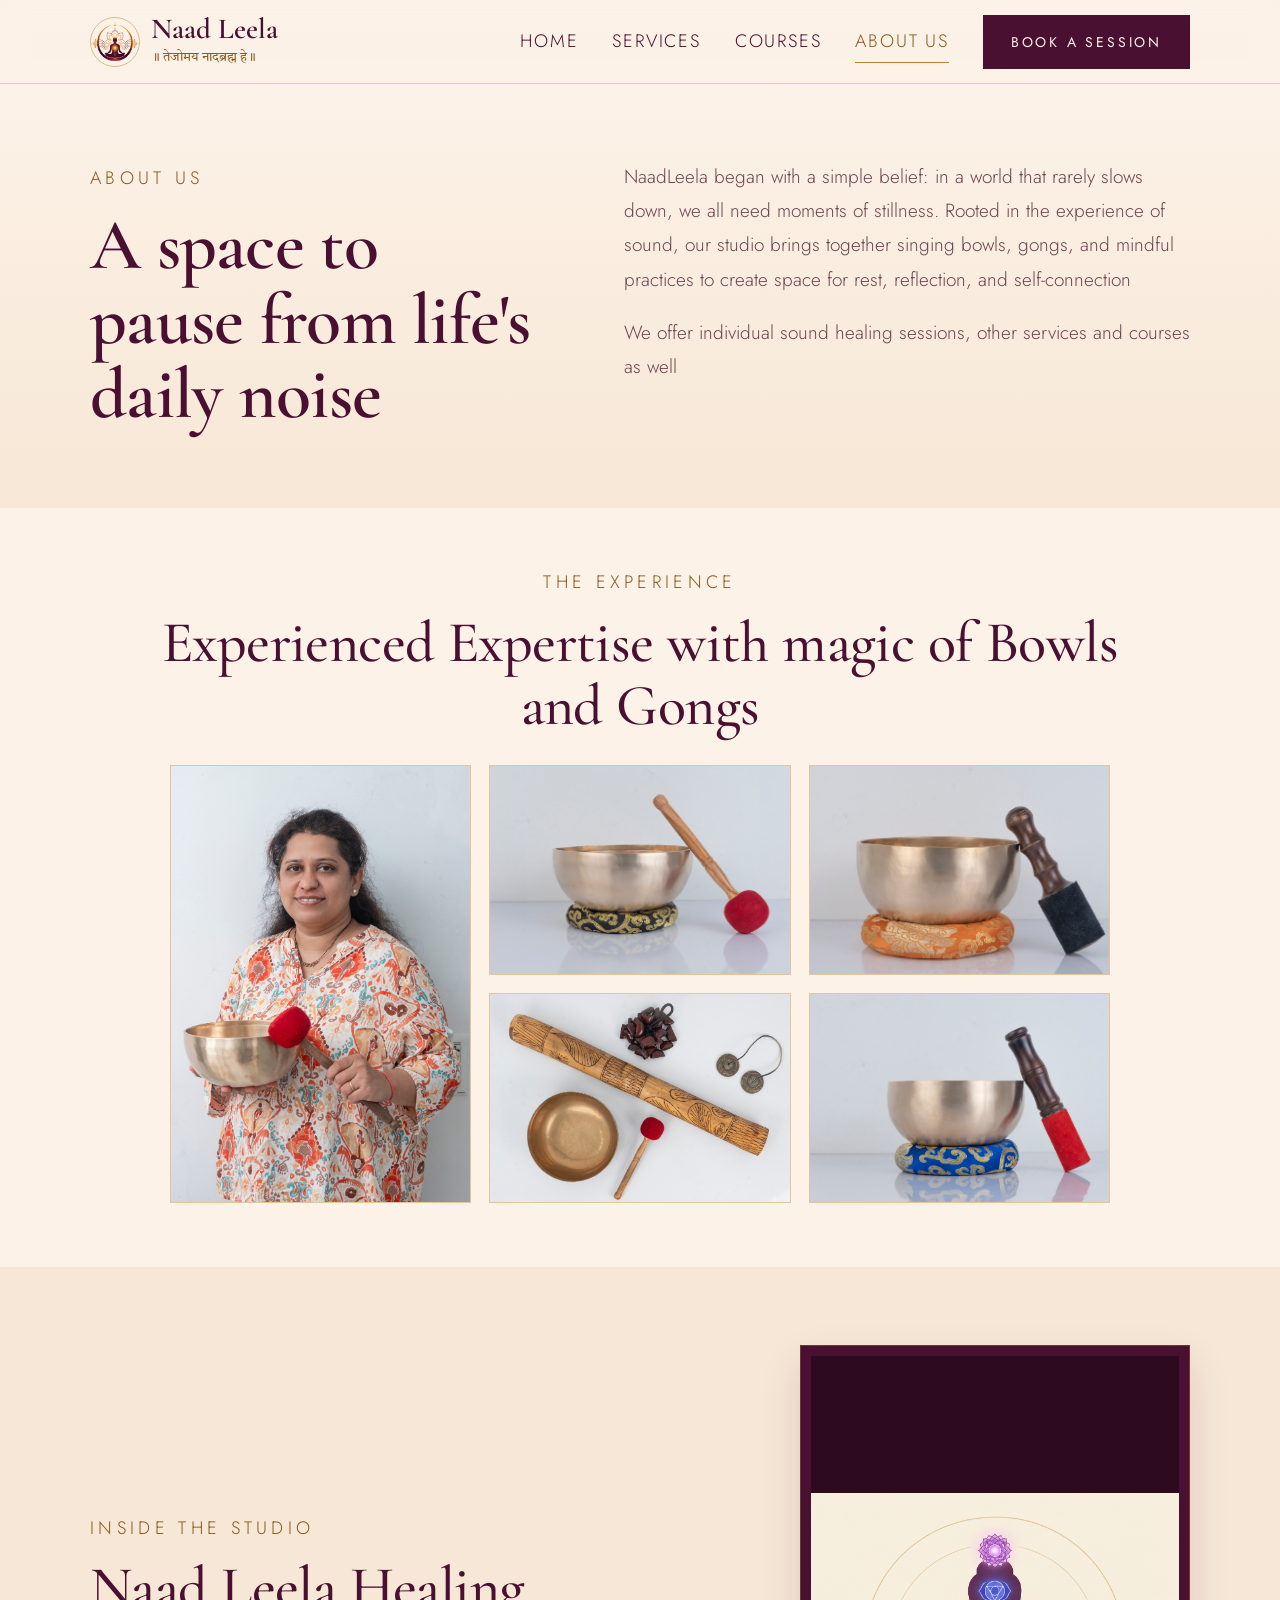
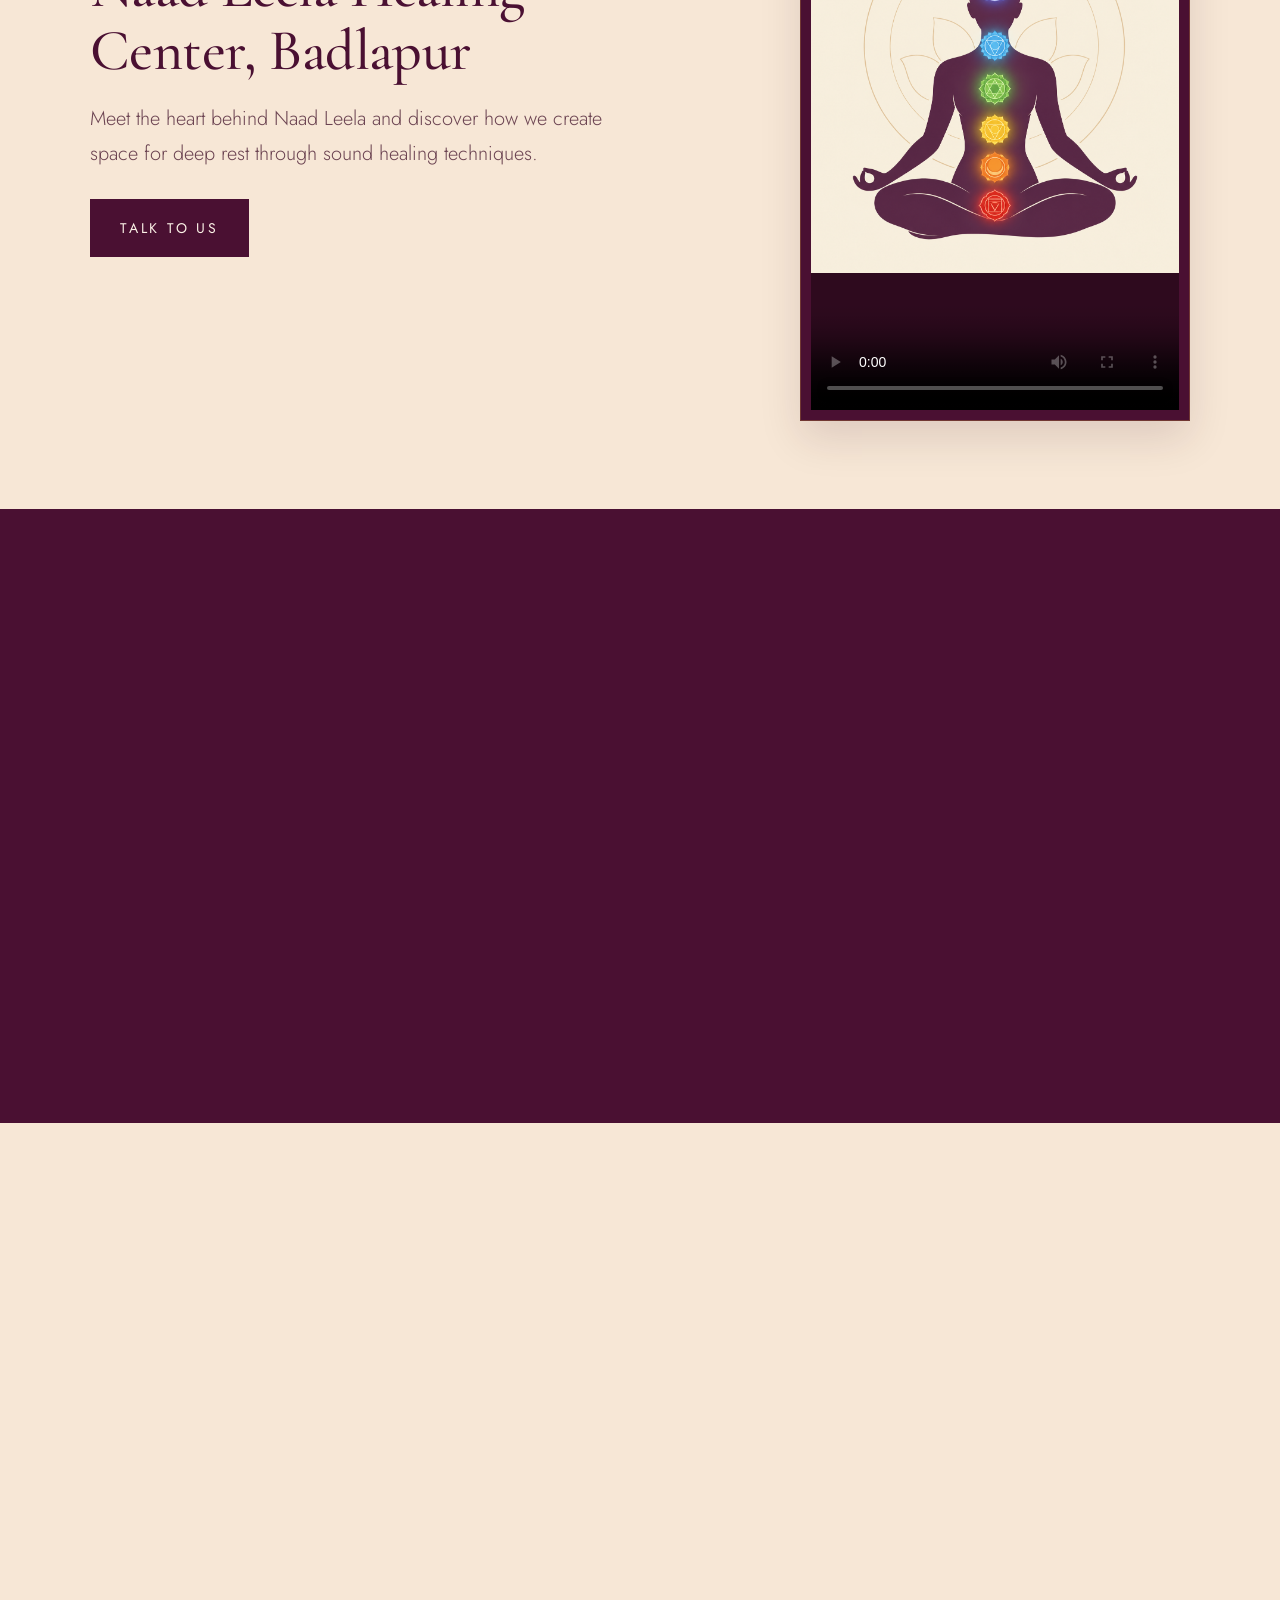
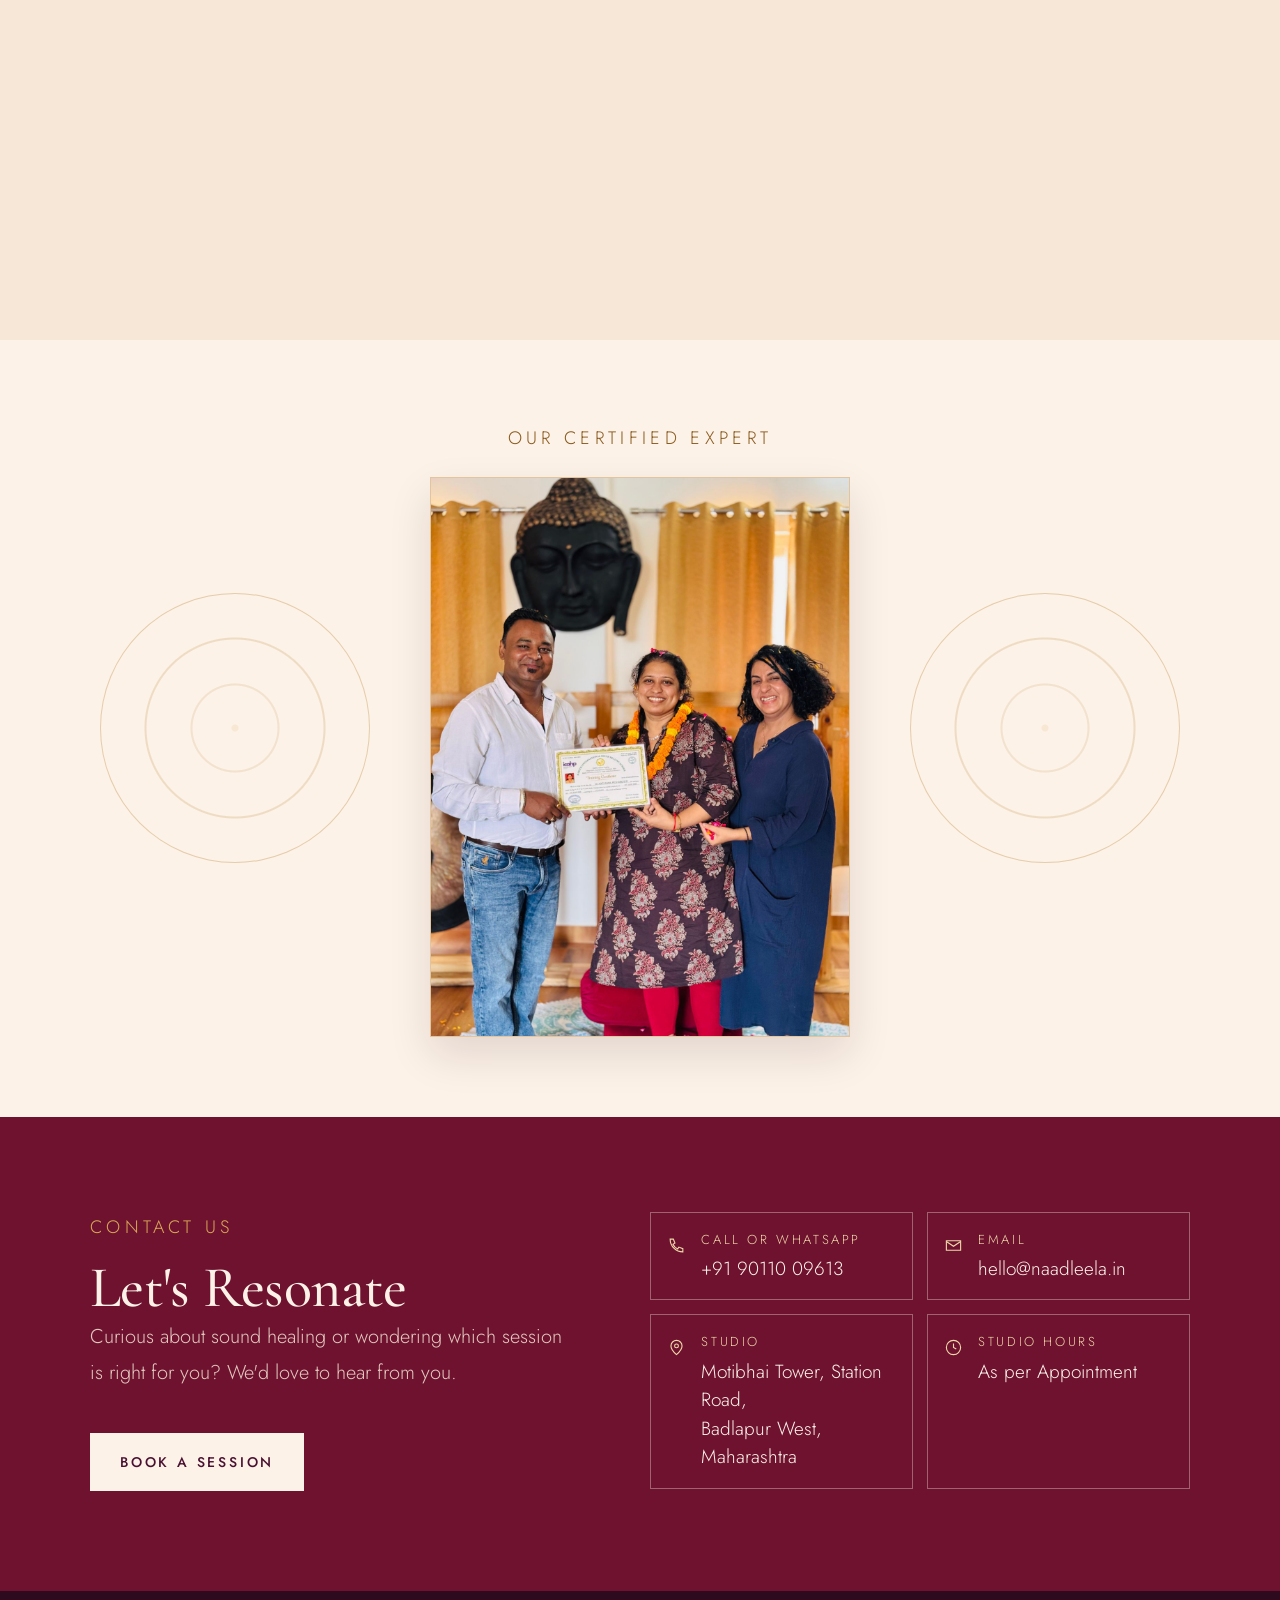
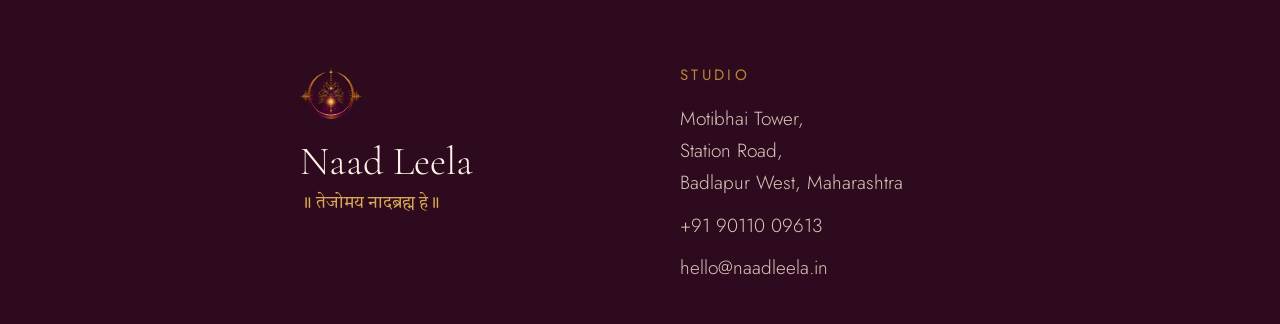
==== commit 22534f4d: "done 2" ====
--- a/about.html
+++ b/about.html
@@ -140,7 +140,7 @@
     <div class="container contact-grid">
       <div>
         <span class="eyebrow light">Contact us</span>
-        <h2 class="h2 on-dark">Come sit with us</h2>
+        <h2 class="h2 on-dark">Let's Resonate</h2>
         <p class="body on-dark">Curious about sound healing or wondering which session is right for you? We'd love to hear from you.</p>
         <button class="btn btn-cream" type="button" data-book>Book a session</button>
       </div>
